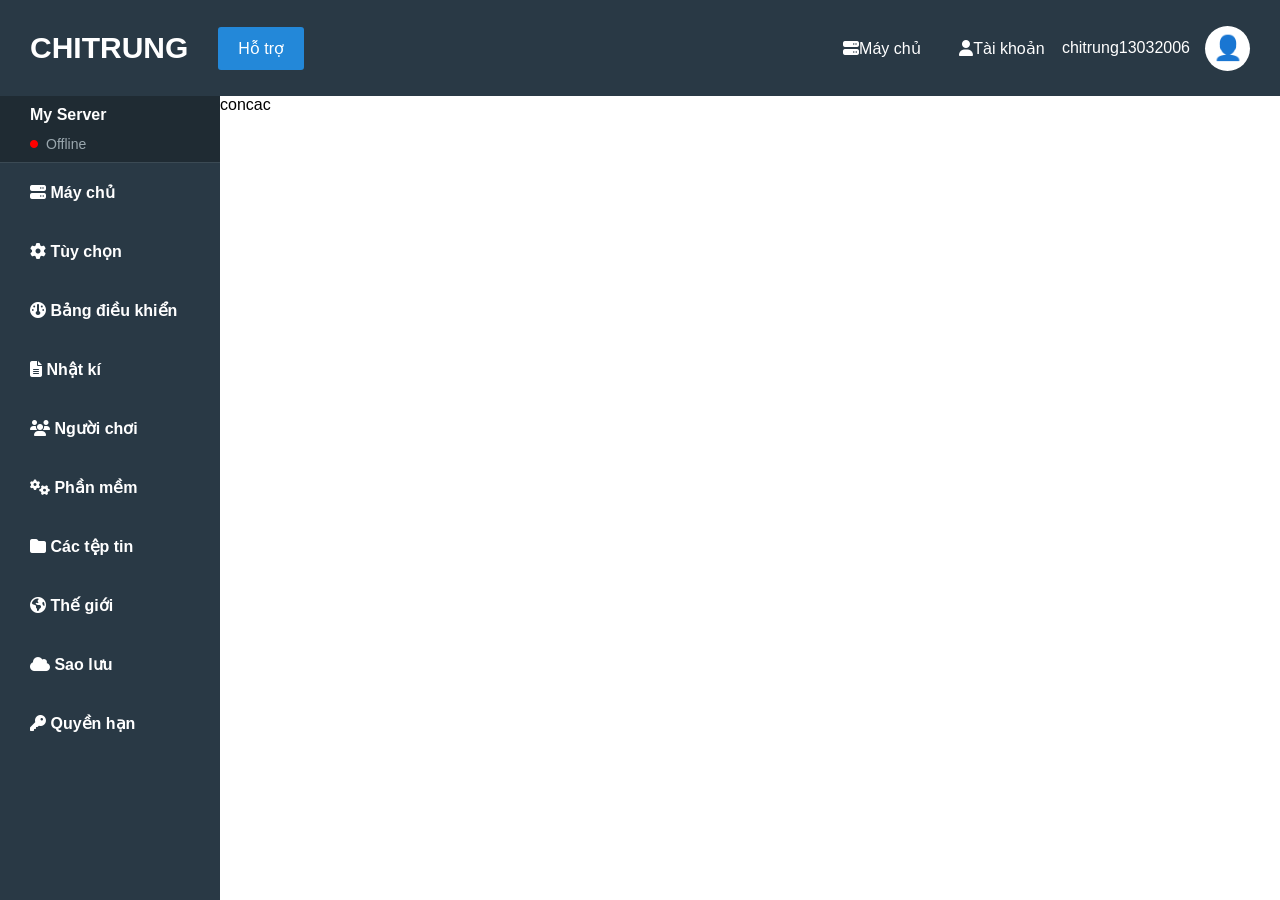
==== index.html @ 3eb9eee6 "Frontend  Server Minecraft" ====
<!doctype html>
<html lang="vi">
  <head>
    <meta charset="UTF-8" />
    <meta name="viewport" content="width=device-width, initial-scale=1.0" />

    <title>Aternos Clone</title>

    <link rel="stylesheet" href="css/style.css" />
    <link
      rel="stylesheet"
      href="https://cdnjs.cloudflare.com/ajax/libs/font-awesome/6.5.2/css/all.min.css"
    />
  </head>

  <body>
    <header class="header">
      <div class="logo">CHITRUNG</div>

      <a href="#" class="support"> Hỗ trợ </a>
      <div class="header-center"></div>
      <div class="header-right">
        <a href="#" class="header-item" id="server-header"
          ><i class="fa-solid fa-server"></i> Máy chủ
        </a>

        <a href="#" class="header-item" id="user-header"
          ><i class="fa-solid fa-user"></i> Tài khoản
        </a>

        <div class="user">
          <span>chitrung13032006</span>

          <div class="avatar">👤</div>
        </div>
      </div>
    </header>
    <aside class="sidebar">
      <div class="status">
        <div class="server-name">My Server</div>
        <div class="server-status">
          <i class="fa-solid fa-circle"></i>
          Offline
        </div>
      </div>
      <div class="navigation-list">
        <a href="#"><i class="fa-solid fa-server"></i> Máy chủ</a>
        <a href="#"><i class="fa-solid fa-gear"></i> Tùy chọn </a>
        <a href="console.html"
          ><i class="fa-solid fa-gauge"></i> Bảng điều khiển</a
        >
        <a href="#"><i class="fa-solid fa-file-lines"></i> Nhật kí</a>
        <a href="#"><i class="fa-solid fa-users"></i> Người chơi</a>
        <a href="#"><i class="fa-solid fa-gears"></i> Phần mềm</a>
        <a href="#"><i class="fa-solid fa-folder"></i> Các tệp tin</a>
        <a href="#"><i class="fa-solid fa-earth-america"></i> Thế giới</a>
        <a href="#"><i class="fa-solid fa-cloud"></i> Sao lưu</a>
        <a href="#"><i class="fa-solid fa-key"></i> Quyền hạn</a>
      </div>
    </aside>
    <main class="main">concac</main>
  </body>
</html>
---- css/style.css ----
* {
  margin: 0;
  padding: 0;
  box-sizing: border-box;
}

body {
  font-family: Arial, sans-serif;
}

.header {
  height: 96px;
  position: fixed;
  top: 0;
  left: 0;
  width: 100%;
  z-index: 1000;
  display: flex;
  align-items: center;
  padding: 0 30px;
  background-color: #293945;
}

.logo {
  color: white;
  font-size: 30px;
  font-weight: bold;
}

.support {
  margin-left: 30px;

  padding: 12px 20px;

  background-color: #2388d9;

  color: white;

  text-decoration: none;

  border-radius: 3px;
}

.header-right {
  margin-left: auto;

  display: flex;
  align-items: center;
}

.header-item {
  display: flex;
  align-items: center;
  justify-content: center;

  width: 120px;
  height: 96px;

  color: white;
  text-decoration: none;
}

.user {
  display: flex;

  align-items: center;

  gap: 15px;

  color: white;
}

.avatar {
  width: 45px;
  height: 45px;

  border-radius: 50%;

  background-color: white;

  display: flex;
  align-items: center;
  justify-content: center;

  font-size: 24px;
}

.sidebar {
  background-color: #293945;
  width: 220px;
  min-height: 100vh;
  position: fixed;
  top: 96px;
  left: 0;
}

.navigation-list {
  display: flex;
  flex-direction: column;
}

.navigation-list a {
  padding: 20px 30px;
  color: white;
  text-decoration: none;
  text-align: left;
  font-weight: bold;
}

.navigation-list a:hover {
  background-color: #45545f;
}

.status {
  padding: 10px 30px;
  background-color: #1f2b33;
  border-bottom: 1px solid #3b4a54;
}

.status-title {
  font-size: 12px;
  color: #9aa7ae;
  margin-bottom: 8px;
}

.server-name {
  color: white;
  font-size: 16px;
  font-weight: bold;
  margin-bottom: 12px;
}
.server-status {
  display: flex;
  align-items: center;
  color: #9aa7ae;
  font-size: 14px;
}
.server-status i {
  font-size: 8px;
  margin-right: 8px;
  color: red;
}

.main {
  margin-left: 220px;
  padding-top: 96px;
  box-sizing: border-box;
}

.header-right a:hover {
  background-color: #45545f;
}

.console-box {
  width: calc(100% - 30px);
  max-width: 1200px;
  margin: 30px auto;
  box-sizing: border-box;
}

.terminal {
  width: 100%;
  height: 560px;
  background-color: #2d3943;
  display: flex;
  flex-direction: column;
}

.console-header {
  height: 43px;
  width: 100%;
  align-items: center;
  justify-content: space-between;
  background-color: #263038;
  display: flex;
}

.console-header h2 {
  color: #f0f0f0;
  font-size: 16px;
  margin: 0;
  padding-left: 20px;
}

.console-header button {
  margin-right: 20px;
  display: flex;
  align-items: center;
  gap: 6px;

  padding: 6px 10px;
  border: none;
  border-radius: 3px;

  background-color: #f5f5f5;
  color: #333;

  cursor: pointer;
}

.terminal-content {
  color: white;
  font-family: "Roboto mono", monospace;
  font-size: 12px;
  flex: 1;
  overflow-y: auto;
  overflow-x: hidden;
  padding: 10px 15px;
  box-sizing: border-box;
}

.terminal-input {
  display: flex;
  align-items: center;
  width: 100%;
  background-color: #2d3c48;
  padding: 8px 12px;
  box-sizing: border-box;
}

.terminal-input span {
  color: white;
  font-size: 20px;
  margin-right: 8px;
}

.terminal-input input {
  flex: 1;
  background: transparent;
  border: none;
  outline: none;
  color: white;
  font-family: monospace;
  font-size: 14px;
}
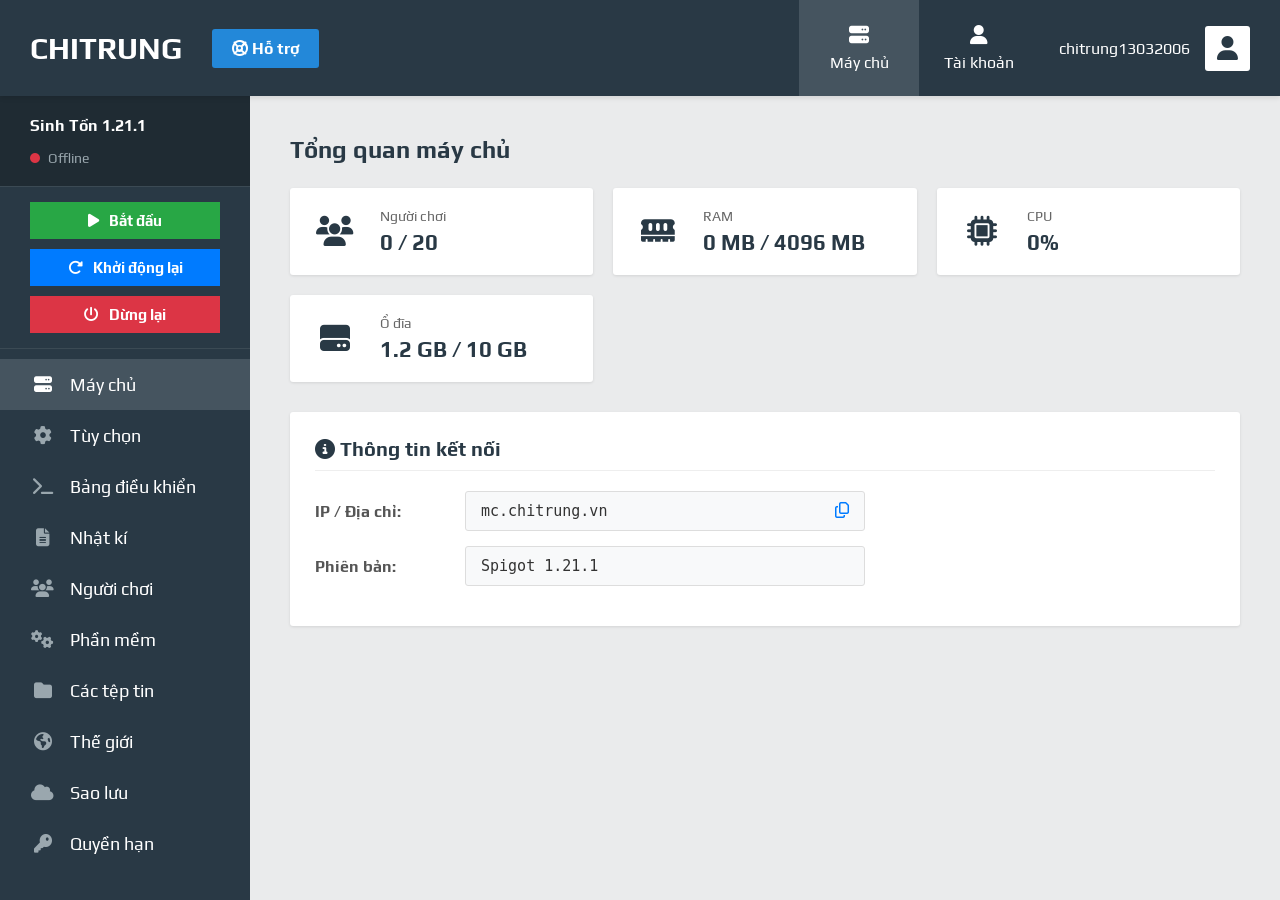
==== commit 33300339: "Noi api backend de sua phan status" ====
--- a/index.html
+++ b/index.html
@@ -3,51 +3,61 @@
   <head>
     <meta charset="UTF-8" />
     <meta name="viewport" content="width=device-width, initial-scale=1.0" />
-
-    <title>Aternos Clone</title>
-
+    <title>Aternos Clone - Máy chủ</title>
     <link rel="stylesheet" href="css/style.css" />
     <link
       rel="stylesheet"
       href="https://cdnjs.cloudflare.com/ajax/libs/font-awesome/6.5.2/css/all.min.css"
     />
   </head>
-
   <body>
     <header class="header">
       <div class="logo">CHITRUNG</div>
-
-      <a href="#" class="support"> Hỗ trợ </a>
-      <div class="header-center"></div>
+      <a href="#" class="support"
+        ><i class="fa-solid fa-life-ring"></i> Hỗ trợ</a
+      >
       <div class="header-right">
-        <a href="#" class="header-item" id="server-header"
-          ><i class="fa-solid fa-server"></i> Máy chủ
+        <a href="index.html" class="header-item active">
+          <i class="fa-solid fa-server"></i> Máy chủ
         </a>
-
-        <a href="#" class="header-item" id="user-header"
-          ><i class="fa-solid fa-user"></i> Tài khoản
+        <a href="#" class="header-item">
+          <i class="fa-solid fa-user"></i> Tài khoản
         </a>
-
         <div class="user">
           <span>chitrung13032006</span>
-
-          <div class="avatar">👤</div>
+          <div class="avatar"><i class="fa-solid fa-user"></i></div>
         </div>
       </div>
     </header>
+
     <aside class="sidebar">
       <div class="status">
-        <div class="server-name">My Server</div>
-        <div class="server-status">
+        <div class="server-name">Sinh Tồn 1.21.1</div>
+        <div class="server-status offline">
           <i class="fa-solid fa-circle"></i>
-          Offline
+          <span class="server-status-text">Offline</span>
         </div>
       </div>
+
+      <div class="server-controls">
+        <button class="btn btn-start">
+          <i class="fa-solid fa-play"></i> Bắt đầu
+        </button>
+        <button class="btn btn-restart">
+          <i class="fa-solid fa-rotate-right"></i> Khởi động lại
+        </button>
+        <button class="btn btn-stop">
+          <i class="fa-solid fa-power-off"></i> Dừng lại
+        </button>
+      </div>
+
       <div class="navigation-list">
-        <a href="#"><i class="fa-solid fa-server"></i> Máy chủ</a>
+        <a href="index.html" class="active"
+          ><i class="fa-solid fa-server"></i> Máy chủ</a
+        >
         <a href="#"><i class="fa-solid fa-gear"></i> Tùy chọn </a>
         <a href="console.html"
-          ><i class="fa-solid fa-gauge"></i> Bảng điều khiển</a
+          ><i class="fa-solid fa-terminal"></i> Bảng điều khiển</a
         >
         <a href="#"><i class="fa-solid fa-file-lines"></i> Nhật kí</a>
         <a href="#"><i class="fa-solid fa-users"></i> Người chơi</a>
@@ -58,6 +68,61 @@
         <a href="#"><i class="fa-solid fa-key"></i> Quyền hạn</a>
       </div>
     </aside>
-    <main class="main">concac</main>
+
+    <main class="main">
+      <h1 class="dashboard-title">Tổng quan máy chủ</h1>
+
+      <div class="dashboard-grid">
+        <div class="stat-card">
+          <div class="stat-icon"><i class="fa-solid fa-users"></i></div>
+          <div class="stat-details">
+            <h3>Người chơi</h3>
+            <p>0 / 20</p>
+          </div>
+        </div>
+
+        <div class="stat-card">
+          <div class="stat-icon"><i class="fa-solid fa-memory"></i></div>
+          <div class="stat-details">
+            <h3>RAM</h3>
+            <p>0 MB / 4096 MB</p>
+          </div>
+        </div>
+
+        <div class="stat-card">
+          <div class="stat-icon"><i class="fa-solid fa-microchip"></i></div>
+          <div class="stat-details">
+            <h3>CPU</h3>
+            <p>0%</p>
+          </div>
+        </div>
+
+        <div class="stat-card">
+          <div class="stat-icon"><i class="fa-solid fa-hard-drive"></i></div>
+          <div class="stat-details">
+            <h3>Ổ đĩa</h3>
+            <p>1.2 GB / 10 GB</p>
+          </div>
+        </div>
+      </div>
+
+      <div class="info-box">
+        <h2><i class="fa-solid fa-circle-info"></i> Thông tin kết nối</h2>
+        <div class="info-row">
+          <strong>IP / Địa chỉ:</strong>
+          <div class="info-value">
+            <span>mc.chitrung.vn</span>
+            <button><i class="fa-regular fa-copy"></i></button>
+          </div>
+        </div>
+        <div class="info-row">
+          <strong>Phiên bản:</strong>
+          <div class="info-value">
+            <span>Spigot 1.21.1</span>
+          </div>
+        </div>
+      </div>
+    </main>
+    <script src="js/script.js"></script>
   </body>
 </html>
--- a/css/style.css
+++ b/css/style.css
@@ -1,3 +1,24 @@
+@import url("https://fonts.googleapis.com/css2?family=Play:wght@400;700&family=Roboto+Mono:wght@400;500&display=swap");
+
+:root {
+  --header-height: 96px;
+  --sidebar-width: 250px;
+
+  --main-color: #293945;
+  --sidebar-dark: #1f2b33;
+  --hover-color: #45545f;
+  --bg-color: #eaebec;
+  --text-dark: #333333;
+  --text-light: #ffffff;
+  --text-muted: #9aa7ae;
+
+  --success: #28a745;
+  --danger: #dc3545;
+  --warning: #ffc107;
+  --info: #17a2b8;
+  --primary: #007bff;
+}
+
 * {
   margin: 0;
   padding: 0;
@@ -5,20 +26,23 @@
 }
 
 body {
-  font-family: Arial, sans-serif;
+  font-family: "Play", sans-serif;
+  background-color: var(--bg-color);
+  color: var(--text-dark);
 }
 
 .header {
-  height: 96px;
   position: fixed;
   top: 0;
   left: 0;
   width: 100%;
+  height: var(--header-height);
   z-index: 1000;
   display: flex;
   align-items: center;
   padding: 0 30px;
-  background-color: #293945;
+  background-color: var(--main-color);
+  box-shadow: 0 2px 5px rgba(0, 0, 0, 0.1);
 }
 
 .logo {
@@ -29,199 +53,348 @@
 
 .support {
   margin-left: 30px;
-
-  padding: 12px 20px;
-
+  padding: 10px 20px;
   background-color: #2388d9;
-
-  color: white;
-
+  color: white;
   text-decoration: none;
-
-  border-radius: 3px;
+  border-radius: 3px;
+  font-weight: bold;
+}
+
+.support:hover {
+  background-color: #1a6fb3;
 }
 
 .header-right {
   margin-left: auto;
-
-  display: flex;
-  align-items: center;
+  display: flex;
+  align-items: center;
+  height: 100%;
 }
 
 .header-item {
   display: flex;
+  flex-direction: column;
   align-items: center;
   justify-content: center;
-
   width: 120px;
-  height: 96px;
-
+  height: 100%;
   color: white;
   text-decoration: none;
+  transition: background 0.2s;
+}
+
+.header-item i {
+  margin-bottom: 8px;
+  font-size: 20px;
+}
+
+.header-item:hover,
+.header-item.active {
+  background-color: var(--hover-color);
 }
 
 .user {
   display: flex;
-
-  align-items: center;
-
+  align-items: center;
   gap: 15px;
-
-  color: white;
+  color: white;
+  margin-left: 20px;
 }
 
 .avatar {
   width: 45px;
   height: 45px;
-
-  border-radius: 50%;
-
+  border-radius: 3px;
   background-color: white;
-
+  color: var(--main-color);
   display: flex;
   align-items: center;
   justify-content: center;
-
   font-size: 24px;
 }
 
 .sidebar {
-  background-color: #293945;
-  width: 220px;
-  min-height: 100vh;
   position: fixed;
-  top: 96px;
+  top: var(--header-height);
   left: 0;
+  width: var(--sidebar-width);
+  height: calc(100vh - var(--header-height));
+  background-color: var(--main-color);
+  overflow-y: auto;
+}
+
+.status {
+  padding: 20px 30px;
+  background-color: var(--sidebar-dark);
+  border-bottom: 1px solid #3b4a54;
+}
+
+.server-name {
+  color: white;
+  font-size: 16px;
+  font-weight: bold;
+  margin-bottom: 12px;
+}
+
+.server-status {
+  display: inline-flex;
+  align-items: center;
+  color: var(--text-muted);
+  font-size: 14px;
+}
+
+.server-status.offline i {
+  color: var(--danger);
+}
+.server-status.online i {
+  color: var(--success);
+}
+
+.server-status i {
+  font-size: 10px;
+  margin-right: 8px;
+}
+
+.server-controls {
+  padding: 15px 30px;
+  display: flex;
+  flex-direction: column;
+  gap: 10px;
+  border-bottom: 1px solid #3b4a54;
+}
+
+.btn {
+  padding: 10px;
+  border: none;
+  font-family: "Play", sans-serif;
+  font-size: 15px;
+  font-weight: bold;
+  cursor: pointer;
+  display: flex;
+  align-items: center;
+  justify-content: center;
+  gap: 10px;
+  color: white;
+  transition: opacity 0.2s;
+}
+.btn:hover {
+  opacity: 0.9;
+}
+
+.btn-start {
+  background-color: var(--success);
+}
+.btn-restart {
+  background-color: var(--primary);
+}
+.btn-stop {
+  background-color: var(--danger);
 }
 
 .navigation-list {
   display: flex;
   flex-direction: column;
+  padding: 10px 0;
 }
 
 .navigation-list a {
-  padding: 20px 30px;
+  padding: 15px 30px;
   color: white;
   text-decoration: none;
-  text-align: left;
-  font-weight: bold;
-}
-
-.navigation-list a:hover {
-  background-color: #45545f;
-}
-
-.status {
-  padding: 10px 30px;
-  background-color: #1f2b33;
-  border-bottom: 1px solid #3b4a54;
-}
-
-.status-title {
-  font-size: 12px;
-  color: #9aa7ae;
-  margin-bottom: 8px;
-}
-
-.server-name {
-  color: white;
+  font-size: 18px;
+  display: flex;
+  align-items: center;
+}
+
+.navigation-list a i {
+  margin-right: 15px;
+  width: 25px;
+  text-align: center;
+  color: var(--text-muted);
+}
+
+.navigation-list a:hover,
+.navigation-list a.active {
+  background-color: var(--hover-color);
+}
+.navigation-list a:hover i,
+.navigation-list a.active i {
+  color: white;
+}
+
+.main {
+  margin-left: var(--sidebar-width);
+  margin-top: var(--header-height);
+  min-height: calc(100vh - var(--header-height));
+  padding: 40px;
+  background-color: var(--bg-color);
+}
+
+.dashboard-title {
+  font-size: 24px;
+  margin-bottom: 25px;
+  color: var(--main-color);
+}
+
+.dashboard-grid {
+  display: grid;
+  grid-template-columns: repeat(auto-fit, minmax(280px, 1fr));
+  gap: 20px;
+  margin-bottom: 30px;
+}
+
+.stat-card {
+  background-color: white;
+  border-radius: 3px;
+  padding: 20px;
+  box-shadow: 0 1px 3px rgba(0, 0, 0, 0.1);
+  display: flex;
+  align-items: center;
+}
+
+.stat-icon {
+  font-size: 30px;
+  color: var(--main-color);
+  margin-right: 20px;
+  width: 50px;
+  text-align: center;
+}
+
+.stat-details h3 {
+  font-size: 14px;
+  color: #666;
+  margin-bottom: 5px;
+  font-weight: normal;
+}
+
+.stat-details p {
+  font-size: 22px;
+  font-weight: bold;
+  color: var(--main-color);
+}
+
+.info-box {
+  background-color: white;
+  border-radius: 3px;
+  padding: 25px;
+  box-shadow: 0 1px 3px rgba(0, 0, 0, 0.1);
+}
+
+.info-box h2 {
+  font-size: 20px;
+  margin-bottom: 20px;
+  color: var(--main-color);
+  border-bottom: 1px solid #eee;
+  padding-bottom: 10px;
+}
+
+.info-row {
+  display: flex;
+  align-items: center;
+  margin-bottom: 15px;
+}
+
+.info-row strong {
+  width: 150px;
+  color: #555;
+}
+
+.info-value {
+  background-color: #f8f9fa;
+  padding: 10px 15px;
+  border: 1px solid #ddd;
+  border-radius: 3px;
+  font-family: monospace;
+  font-size: 15px;
+  flex: 1;
+  max-width: 400px;
+  display: flex;
+  justify-content: space-between;
+  align-items: center;
+}
+.info-value button {
+  background: none;
+  border: none;
+  color: var(--primary);
+  cursor: pointer;
   font-size: 16px;
-  font-weight: bold;
-  margin-bottom: 12px;
-}
-.server-status {
-  display: flex;
-  align-items: center;
-  color: #9aa7ae;
-  font-size: 14px;
-}
-.server-status i {
-  font-size: 8px;
-  margin-right: 8px;
-  color: red;
-}
-
-.main {
-  margin-left: 220px;
-  padding-top: 96px;
-  box-sizing: border-box;
-}
-
-.header-right a:hover {
-  background-color: #45545f;
 }
 
 .console-box {
-  width: calc(100% - 30px);
-  max-width: 1200px;
-  margin: 30px auto;
-  box-sizing: border-box;
-}
-
-.terminal {
   width: 100%;
-  height: 560px;
   background-color: #2d3943;
+  border-radius: 3px;
+  overflow: hidden;
+  box-shadow: 0 1px 5px rgba(0, 0, 0, 0.2);
+  height: calc(100vh - var(--header-height) - 80px);
   display: flex;
   flex-direction: column;
 }
 
 .console-header {
-  height: 43px;
-  width: 100%;
+  height: 50px;
+  display: flex;
   align-items: center;
   justify-content: space-between;
   background-color: #263038;
-  display: flex;
+  padding: 0 20px;
 }
 
 .console-header h2 {
   color: #f0f0f0;
   font-size: 16px;
-  margin: 0;
-  padding-left: 20px;
+  display: flex;
+  align-items: center;
+  gap: 10px;
 }
 
 .console-header button {
-  margin-right: 20px;
   display: flex;
   align-items: center;
   gap: 6px;
-
-  padding: 6px 10px;
+  padding: 6px 12px;
   border: none;
   border-radius: 3px;
-
   background-color: #f5f5f5;
   color: #333;
-
   cursor: pointer;
+  font-weight: bold;
+}
+
+.console-header button:hover {
+  background-color: #e0e0e0;
+}
+
+.terminal {
+  flex: 1;
+  display: flex;
+  flex-direction: column;
+  background-color: #2d3943;
 }
 
 .terminal-content {
-  color: white;
-  font-family: "Roboto mono", monospace;
-  font-size: 12px;
   flex: 1;
+  padding: 15px;
   overflow-y: auto;
-  overflow-x: hidden;
-  padding: 10px 15px;
-  box-sizing: border-box;
+  color: #fff;
+  font-family: "Roboto Mono", monospace;
+  font-size: 14px;
+  line-height: 1.6;
 }
 
 .terminal-input {
   display: flex;
   align-items: center;
-  width: 100%;
-  background-color: #2d3c48;
-  padding: 8px 12px;
-  box-sizing: border-box;
+  padding: 12px 15px;
+  background-color: #263038;
+  border-top: 1px solid #1f2b33;
 }
 
 .terminal-input span {
-  color: white;
-  font-size: 20px;
-  margin-right: 8px;
+  color: #fff;
+  margin-right: 10px;
+  font-weight: bold;
 }
 
 .terminal-input input {
@@ -230,6 +403,6 @@
   border: none;
   outline: none;
   color: white;
-  font-family: monospace;
+  font-family: "Roboto Mono", monospace;
   font-size: 14px;
 }
